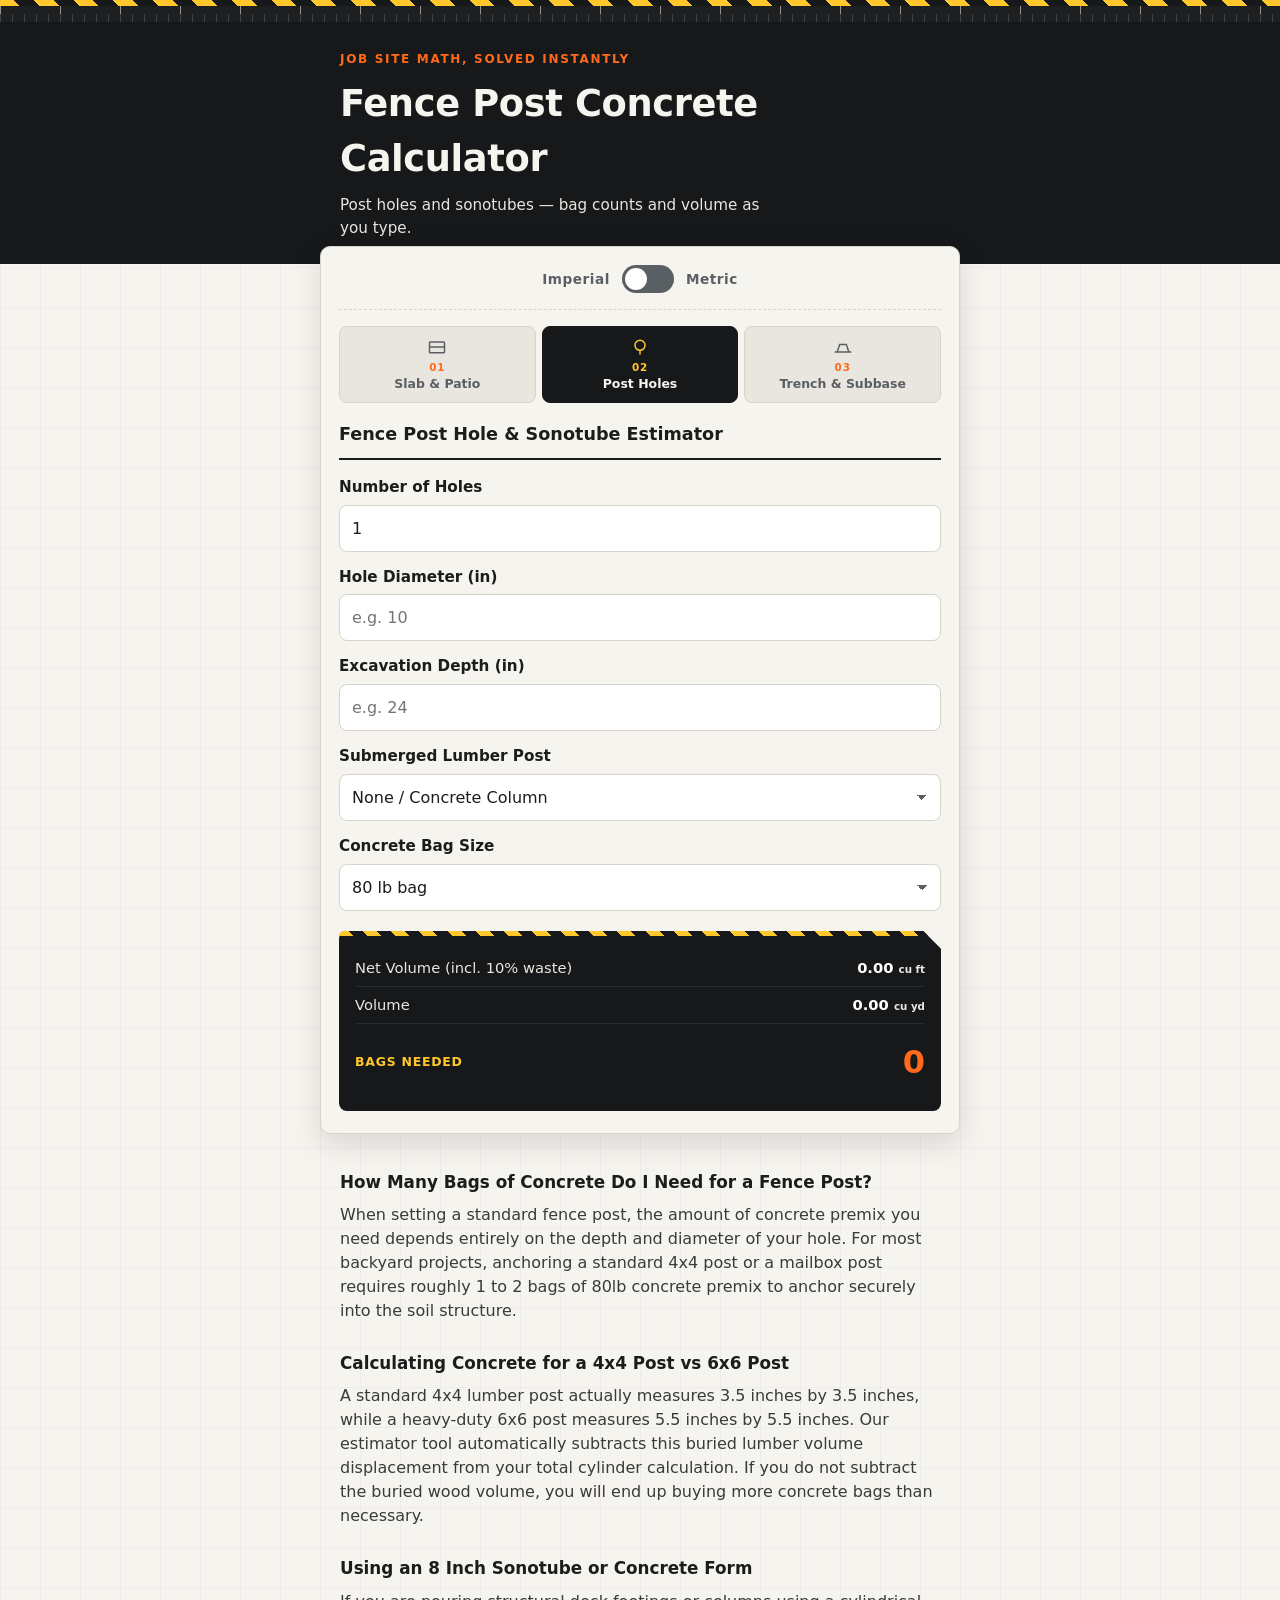
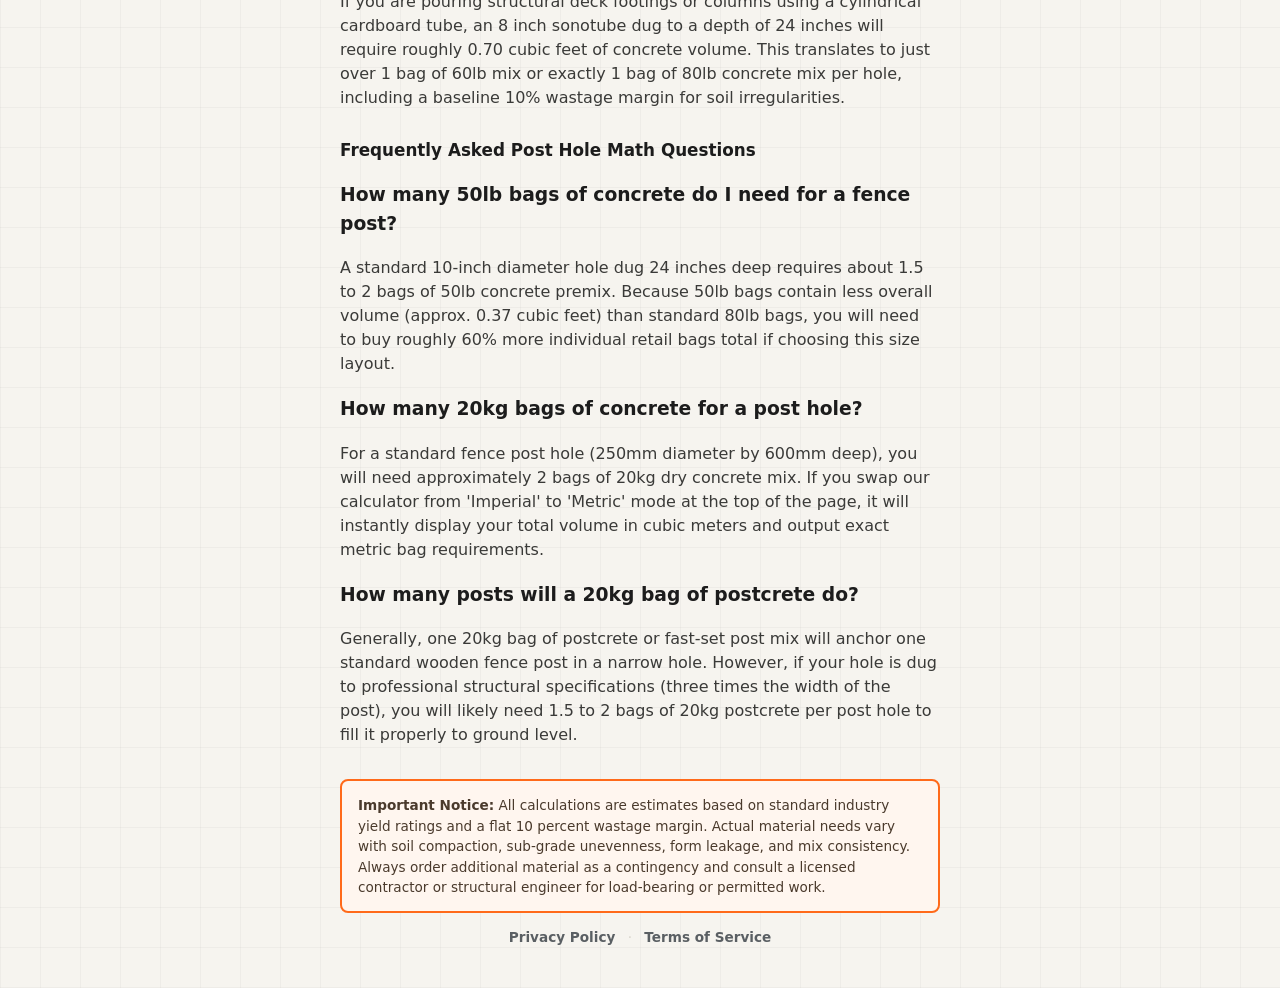
==== concrete-fence-post-calculator.html @ 63a9569f "Add files via upload" ====
<!DOCTYPE html>
<html lang="en">
<head>
<meta charset="UTF-8">
<meta name="viewport" content="width=device-width, initial-scale=1.0, maximum-scale=1.0">
<title>Fence Post Concrete Calculator | Bag &amp; Volume Estimator</title>
<meta name="description" content="Calculate exactly how many 80lb, 60lb, or 20kg bags of concrete you need for fence posts and sonotubes. Accurately factors in lumber post displacement.">
<link rel="canonical" href="https://bagestimator.com/concrete-fence-post-calculator.html">
<meta property="og:title" content="Fence Post Concrete Calculator | Bag & Volume Estimator">
<meta property="og:description" content="Instant bag counts for fence post holes and sonotubes, with lumber post displacement automatically subtracted.">
<meta property="og:type" content="website">
<link rel="stylesheet" href="style.css">
<script type="application/ld+json">
{
  "@context": "https://schema.org",
  "@type": "WebApplication",
  "name": "Fence Post Concrete Calculator",
  "applicationCategory": "UtilitiesApplication",
  "operatingSystem": "Any",
  "description": "Instant calculator for how many bags of concrete you need for fence posts and sonotubes, with imperial and metric support.",
  "offers": {
    "@type": "Offer",
    "price": "0",
    "priceCurrency": "USD"
  }
}
</script>
<script type="application/ld+json">
{
  "@context": "https://schema.org",
  "@type": "FAQPage",
  "mainEntity": [
    {
      "@type": "Question",
      "name": "How many 50lb bags of concrete do I need for a fence post?",
      "acceptedAnswer": {
        "@type": "Answer",
        "text": "A standard 10-inch diameter hole dug 24 inches deep requires about 1.5 to 2 bags of 50lb concrete premix. Because 50lb bags contain less overall volume than standard 80lb bags, you will need roughly 60 percent more individual bags total."
      }
    },
    {
      "@type": "Question",
      "name": "How many 20kg bags of concrete for a post hole?",
      "acceptedAnswer": {
        "@type": "Answer",
        "text": "For a standard fence post hole 250mm in diameter and 600mm deep, you will need approximately 2 bags of 20kg dry concrete mix. Switching the calculator to Metric mode displays your total volume in cubic meters."
      }
    },
    {
      "@type": "Question",
      "name": "How many posts will a 20kg bag of postcrete do?",
      "acceptedAnswer": {
        "@type": "Answer",
        "text": "Generally, one 20kg bag of postcrete or fast-set post mix anchors one standard wooden fence post in a narrow hole, though holes dug to professional specifications may need 1.5 to 2 bags per post."
      }
    }
  ]
}
</script>
</head>
<body>

<div class="adslot adslot--top" id="adTop" aria-hidden="true"></div>

<header class="sitehead">
  <div class="sitehead__bar"></div>
  <div class="sitehead__ruler" aria-hidden="true"></div>
  <div class="sitehead__inner">
    <p class="sitehead__eyebrow">Job Site Math, Solved Instantly</p>
    <h1 class="sitehead__title">Fence Post Concrete Calculator</h1>
    <p class="sitehead__sub">Post holes and sonotubes — bag counts and volume as you type.</p>
  </div>
</header>

<main class="appcard" id="appcard">

  <div class="unittoggle">
    <span class="unittoggle__label" id="unitLabelImperial">Imperial</span>
    <button type="button" class="unittoggle__switch" id="unitSwitch" role="switch" aria-checked="false" aria-label="Toggle between imperial and metric units">
      <span class="unittoggle__knob"></span>
    </button>
    <span class="unittoggle__label" id="unitLabelMetric">Metric</span>
  </div>

  <nav class="tabbar" role="tablist" aria-label="Calculator selection">
    <button class="tabbar__btn" id="tabBtn1" role="tab" aria-selected="false" aria-controls="panel1" data-tab="1">
      <svg class="tabbar__icon" viewBox="0 0 24 24" width="20" height="20" fill="none" stroke="currentColor" stroke-width="1.8" aria-hidden="true"><rect x="3" y="6" width="18" height="13" rx="1"></rect><path d="M3 12h18"></path></svg>
      <span class="tabbar__num">01</span>Slab &amp; Patio
    </button>
    <button class="tabbar__btn is-active" id="tabBtn2" role="tab" aria-selected="true" aria-controls="panel2" data-tab="2">
      <svg class="tabbar__icon" viewBox="0 0 24 24" width="20" height="20" fill="none" stroke="currentColor" stroke-width="1.8" aria-hidden="true"><circle cx="12" cy="10" r="6"></circle><path d="M12 16v5"></path></svg>
      <span class="tabbar__num">02</span>Post Holes
    </button>
    <button class="tabbar__btn" id="tabBtn3" role="tab" aria-selected="false" aria-controls="panel3" data-tab="3">
      <svg class="tabbar__icon" viewBox="0 0 24 24" width="20" height="20" fill="none" stroke="currentColor" stroke-width="1.8" aria-hidden="true"><path d="M2 18h20"></path><path d="M5 18l3-9h8l3 9"></path></svg>
      <span class="tabbar__num">03</span>Trench &amp; Subbase
    </button>
  </nav>

  <section class="panel" id="panel1" role="tabpanel" aria-labelledby="tabBtn1" hidden>
    <h2 class="panel__title">Slab, Patio &amp; Footing Volume</h2>

    <div class="field">
      <label for="s1Shape">Shape</label>
      <select id="s1Shape">
        <option value="rect">Rectangular Slab</option>
        <option value="circle">Circular / Round Patio</option>
      </select>
    </div>

    <div class="field" id="s1LengthWrap">
      <label for="s1Length"><span class="unit-len">Length (ft)</span></label>
      <input type="number" id="s1Length" inputmode="decimal" placeholder="e.g. 10" min="0" step="0.01">
    </div>

    <div class="field" id="s1WidthWrap">
      <label for="s1Width"><span class="unit-len">Width (ft)</span></label>
      <input type="number" id="s1Width" inputmode="decimal" placeholder="e.g. 10" min="0" step="0.01">
    </div>

    <div class="field" id="s1DiamWrap" hidden>
      <label for="s1Diam"><span class="unit-len">Diameter (ft)</span></label>
      <input type="number" id="s1Diam" inputmode="decimal" placeholder="e.g. 12" min="0" step="0.01">
    </div>

    <div class="field">
      <label for="s1Depth"><span class="unit-thick">Depth / Thickness (in)</span></label>
      <input type="number" id="s1Depth" inputmode="decimal" placeholder="e.g. 4" min="0" step="0.125">
    </div>

    <div class="field">
      <label for="s1Bag">Concrete Bag Size</label>
      <select id="s1Bag">
        <option value="80">80 lb bag</option>
        <option value="60">60 lb bag</option>
        <option value="40">40 lb bag</option>
      </select>
    </div>

    <div class="results" id="s1Results" aria-live="polite">
      <div class="results__row">
        <span class="results__label">Volume (incl. 10% waste)</span>
        <span class="results__value" id="s1VolOut">0.00 <small class="unit-vol3">cu ft</small></span>
      </div>
      <div class="results__row">
        <span class="results__label">Volume</span>
        <span class="results__value" id="s1YdOut">0.00 <small class="unit-vol3y">cu yd</small></span>
      </div>
      <div class="results__row results__row--hero">
        <span class="results__label">Bags Needed</span>
        <span class="results__value results__value--hero" id="s1BagsOut">0</span>
      </div>
    </div>
  </section>

  <section class="panel is-active" id="panel2" role="tabpanel" aria-labelledby="tabBtn2">
    <h2 class="panel__title">Fence Post Hole &amp; Sonotube Estimator</h2>

    <div class="field">
      <label for="s2Count">Number of Holes</label>
      <input type="number" id="s2Count" inputmode="decimal" placeholder="e.g. 6" min="0" step="1" value="1">
    </div>

    <div class="field">
      <label for="s2Diam"><span class="unit-thick">Hole Diameter (in)</span></label>
      <input type="number" id="s2Diam" inputmode="decimal" placeholder="e.g. 10" min="0" step="0.125">
    </div>

    <div class="field">
      <label for="s2Depth"><span class="unit-thick">Excavation Depth (in)</span></label>
      <input type="number" id="s2Depth" inputmode="decimal" placeholder="e.g. 24" min="0" step="0.125">
    </div>

    <div class="field">
      <label for="s2Post">Submerged Lumber Post</label>
      <select id="s2Post">
        <option value="none">None / Concrete Column</option>
        <option value="4x4">Standard 4x4 Post</option>
        <option value="6x6">Heavy-Duty 6x6 Post</option>
      </select>
    </div>

    <div class="field">
      <label for="s2Bag">Concrete Bag Size</label>
      <select id="s2Bag">
        <option value="80">80 lb bag</option>
        <option value="60">60 lb bag</option>
        <option value="40">40 lb bag</option>
      </select>
    </div>

    <div class="results" id="s2Results" aria-live="polite">
      <div class="results__row">
        <span class="results__label">Net Volume (incl. 10% waste)</span>
        <span class="results__value" id="s2VolOut">0.00 <small class="unit-vol3">cu ft</small></span>
      </div>
      <div class="results__row">
        <span class="results__label">Volume</span>
        <span class="results__value" id="s2YdOut">0.00 <small class="unit-vol3y">cu yd</small></span>
      </div>
      <div class="results__row results__row--hero">
        <span class="results__label">Bags Needed</span>
        <span class="results__value results__value--hero" id="s2BagsOut">0</span>
      </div>
    </div>
  </section>

  <section class="panel" id="panel3" role="tabpanel" aria-labelledby="tabBtn3" hidden>
    <h2 class="panel__title">Trench, Aggregate &amp; Subbase Weight</h2>

    <div class="field">
      <label for="s3Length"><span class="unit-len">Total Run Length (ft)</span></label>
      <input type="number" id="s3Length" inputmode="decimal" placeholder="e.g. 50" min="0" step="0.01">
    </div>

    <div class="field">
      <label for="s3Width"><span class="unit-len">Trench Width (ft)</span></label>
      <input type="number" id="s3Width" inputmode="decimal" placeholder="e.g. 2" min="0" step="0.01">
    </div>

    <div class="field">
      <label for="s3Depth"><span class="unit-thick">Layer Thickness (in)</span></label>
      <input type="number" id="s3Depth" inputmode="decimal" placeholder="e.g. 6" min="0" step="0.125">
    </div>

    <div class="field">
      <label for="s3Material">Subbase Material</label>
      <select id="s3Material">
        <option value="gravel">Crushed Stone / Gravel Mix</option>
        <option value="sand">Coarse Masonry Sand</option>
        <option value="dirt">Topsoil / Clean Fill Dirt</option>
      </select>
    </div>

    <div class="results" id="s3Results" aria-live="polite">
      <div class="results__row">
        <span class="results__label">Volume (incl. 10% margin)</span>
        <span class="results__value" id="s3VolOut">0.00 <small class="unit-vol3y">cu yd</small></span>
      </div>
      <div class="results__row results__row--hero">
        <span class="results__label">Material Weight</span>
        <span class="results__value results__value--hero" id="s3TonOut">0.00 <small id="s3TonUnit">tons</small></span>
      </div>
    </div>
  </section>

</main>

<div class="adslot adslot--bottom" id="adBottom" aria-hidden="true"></div>

<section class="seo">
  <h2>How Many Bags of Concrete Do I Need for a Fence Post?</h2>
  <p>When setting a standard fence post, the amount of concrete premix you need depends entirely on the depth and diameter of your hole. For most backyard projects, anchoring a standard 4x4 post or a mailbox post requires roughly 1 to 2 bags of 80lb concrete premix to anchor securely into the soil structure.</p>

  <h2>Calculating Concrete for a 4x4 Post vs 6x6 Post</h2>
  <p>A standard 4x4 lumber post actually measures 3.5 inches by 3.5 inches, while a heavy-duty 6x6 post measures 5.5 inches by 5.5 inches. Our estimator tool automatically subtracts this buried lumber volume displacement from your total cylinder calculation. If you do not subtract the buried wood volume, you will end up buying more concrete bags than necessary.</p>

  <h2>Using an 8 Inch Sonotube or Concrete Form</h2>
  <p>If you are pouring structural deck footings or columns using a cylindrical cardboard tube, an 8 inch sonotube dug to a depth of 24 inches will require roughly 0.70 cubic feet of concrete volume. This translates to just over 1 bag of 60lb mix or exactly 1 bag of 80lb concrete mix per hole, including a baseline 10% wastage margin for soil irregularities.</p>

  <h2>Frequently Asked Post Hole Math Questions</h2>
  <div class="faq-item">
    <h3>How many 50lb bags of concrete do I need for a fence post?</h3>
    <p>A standard 10-inch diameter hole dug 24 inches deep requires about 1.5 to 2 bags of 50lb concrete premix. Because 50lb bags contain less overall volume (approx. 0.37 cubic feet) than standard 80lb bags, you will need to buy roughly 60% more individual retail bags total if choosing this size layout.</p>
  </div>
  <div class="faq-item">
    <h3>How many 20kg bags of concrete for a post hole?</h3>
    <p>For a standard fence post hole (250mm diameter by 600mm deep), you will need approximately 2 bags of 20kg dry concrete mix. If you swap our calculator from 'Imperial' to 'Metric' mode at the top of the page, it will instantly display your total volume in cubic meters and output exact metric bag requirements.</p>
  </div>
  <div class="faq-item">
    <h3>How many posts will a 20kg bag of postcrete do?</h3>
    <p>Generally, one 20kg bag of postcrete or fast-set post mix will anchor one standard wooden fence post in a narrow hole. However, if your hole is dug to professional structural specifications (three times the width of the post), you will likely need 1.5 to 2 bags of 20kg postcrete per post hole to fill it properly to ground level.</p>
  </div>
</section>

<footer class="sitefoot">
  <div class="sitefoot__disclaimer">
    <strong>Important Notice:</strong> All calculations are estimates based on standard industry yield ratings and a flat 10 percent wastage margin. Actual material needs vary with soil compaction, sub-grade unevenness, form leakage, and mix consistency. Always order additional material as a contingency and consult a licensed contractor or structural engineer for load-bearing or permitted work.
  </div>
  <nav class="sitefoot__links" aria-label="Legal">
    <a href="/privacy.html">Privacy Policy</a>
    <span class="sitefoot__divider" aria-hidden="true">&middot;</span>
    <a href="/terms.html">Terms of Service</a>
  </nav>
</footer>

<script src="app.js"></script>
</body>
</html>
---- style.css ----
:root {
  --asphalt-900: #17181a;
  --asphalt-800: #232527;
  --concrete-200: #e9e6df;
  --concrete-100: #f6f4ef;
  --steel-600: #5a5f63;
  --safety-orange: #ff6a1a;
  --safety-orange-dark: #d9550f;
  --safety-yellow: #ffc72c;
  --ink: #1c1c1c;
  --line: #d8d4cb;
  --radius: 10px;
  --font-display: "Bahnschrift", "SF Compact Display", "Arial Narrow", system-ui, sans-serif;
  --font-body: -apple-system, BlinkMacSystemFont, "Segoe UI", Roboto, system-ui, sans-serif;
}

* { box-sizing: border-box; }

html { -webkit-text-size-adjust: 100%; }

body {
  margin: 0;
  background:
    repeating-linear-gradient(0deg, rgba(23,24,26,0.035) 0, rgba(23,24,26,0.035) 1px, transparent 1px, transparent 40px),
    repeating-linear-gradient(90deg, rgba(23,24,26,0.035) 0, rgba(23,24,26,0.035) 1px, transparent 1px, transparent 40px),
    var(--concrete-100);
  color: var(--ink);
  font-family: var(--font-body);
  line-height: 1.5;
}

.adslot {
  width: 100%;
  min-height: 0;
}
.adslot:empty {
  display: none !important;
  margin: 0 !important;
  padding: 0 !important;
}

.sitehead {
  background: var(--asphalt-900);
  color: var(--concrete-100);
  position: relative;
  overflow: hidden;
}
.sitehead__bar {
  height: 6px;
  background: repeating-linear-gradient(
    45deg,
    var(--safety-yellow),
    var(--safety-yellow) 14px,
    var(--asphalt-900) 14px,
    var(--asphalt-900) 28px
  );
}
.sitehead__ruler {
  height: 16px;
  background: var(--asphalt-800);
  background-image: repeating-linear-gradient(
    90deg,
    var(--steel-600) 0,
    var(--steel-600) 1px,
    transparent 1px,
    transparent 12px
  ),
  repeating-linear-gradient(
    90deg,
    var(--concrete-200) 0,
    var(--concrete-200) 1px,
    transparent 1px,
    transparent 60px
  );
  background-size: 12px 8px, 60px 16px;
  background-position: left bottom, left bottom;
  background-repeat: repeat-x;
  opacity: 0.6;
}
.sitehead__inner {
  max-width: 640px;
  margin: 0 auto;
  padding: 28px 20px 24px;
}
.sitehead__eyebrow {
  font-family: var(--font-display);
  text-transform: uppercase;
  letter-spacing: 0.14em;
  font-size: 0.75rem;
  color: var(--safety-orange);
  margin: 0 0 8px;
  font-weight: 700;
}
.sitehead__title {
  font-family: var(--font-display);
  font-weight: 800;
  font-size: clamp(1.6rem, 6vw, 2.3rem);
  margin: 0 0 8px;
  letter-spacing: -0.01em;
}
.sitehead__sub {
  margin: 0;
  color: var(--concrete-200);
  font-size: 0.95rem;
  max-width: 46ch;
}

.appcard {
  max-width: 640px;
  margin: -18px auto 0;
  background: var(--concrete-100);
  border: 1px solid var(--line);
  border-radius: var(--radius);
  box-shadow: 0 10px 30px rgba(0,0,0,0.12);
  position: relative;
  z-index: 2;
  padding: 18px 18px 22px;
}

.unittoggle {
  display: flex;
  align-items: center;
  justify-content: center;
  gap: 12px;
  padding-bottom: 16px;
  margin-bottom: 16px;
  border-bottom: 1px dashed var(--line);
}
.unittoggle__label {
  font-family: var(--font-display);
  font-weight: 700;
  font-size: 0.85rem;
  letter-spacing: 0.04em;
  color: var(--steel-600);
}
.unittoggle__label.is-active { color: var(--ink); }
.unittoggle__switch {
  position: relative;
  width: 52px;
  height: 28px;
  border-radius: 999px;
  background: var(--steel-600);
  border: none;
  cursor: pointer;
  padding: 0;
  flex-shrink: 0;
}
.unittoggle__switch[aria-checked="true"] { background: var(--safety-orange); }
.unittoggle__knob {
  position: absolute;
  top: 3px;
  left: 3px;
  width: 22px;
  height: 22px;
  border-radius: 50%;
  background: #fff;
  transition: transform 0.15s ease;
}
.unittoggle__switch[aria-checked="true"] .unittoggle__knob {
  transform: translateX(24px);
}

.tabbar {
  display: flex;
  gap: 6px;
  margin-bottom: 18px;
}
.tabbar__icon {
  color: var(--steel-600);
}
.tabbar__btn.is-active .tabbar__icon { color: var(--safety-yellow); }
.tabbar__btn {
  flex: 1;
  background: var(--concrete-200);
  border: 1px solid var(--line);
  border-radius: 8px;
  padding: 10px 6px;
  font-family: var(--font-display);
  font-weight: 700;
  font-size: 0.78rem;
  color: var(--steel-600);
  cursor: pointer;
  display: flex;
  flex-direction: column;
  align-items: center;
  gap: 4px;
  line-height: 1.2;
  transition: background 0.12s ease, color 0.12s ease, transform 0.08s ease;
}
.tabbar__btn:hover:not(.is-active) {
  background: #ddd9cf;
}
.tabbar__btn:active {
  transform: scale(0.97);
}
.tabbar__num {
  font-size: 0.65rem;
  color: var(--safety-orange);
  letter-spacing: 0.08em;
}
.tabbar__btn.is-active {
  background: var(--asphalt-900);
  color: var(--concrete-100);
  border-color: var(--asphalt-900);
}
.tabbar__btn.is-active .tabbar__num { color: var(--safety-yellow); }

.panel { display: none; }
.panel.is-active { display: block; }

.panel__title {
  font-family: var(--font-display);
  font-size: 1.1rem;
  font-weight: 800;
  margin: 0 0 16px;
  padding-bottom: 10px;
  border-bottom: 2px solid var(--ink);
}

.panel__linkout {
  margin: -6px 0 16px;
  font-size: 0.9rem;
}
.panel__linkout a {
  color: var(--safety-orange-dark);
  font-weight: 700;
  text-decoration: none;
}
.panel__linkout a:hover {
  text-decoration: underline;
}

.field {
  margin-bottom: 14px;
}
.field label {
  display: block;
  font-weight: 700;
  font-size: 0.95rem;
  margin-bottom: 6px;
  color: var(--ink);
}
.field input,
.field select {
  width: 100%;
  font-size: 16px;
  padding: 13px 12px;
  border: 1.5px solid var(--line);
  border-radius: 8px;
  background: #fff;
  color: var(--ink);
  font-family: var(--font-body);
  appearance: none;
  -webkit-appearance: none;
  transition: border-color 0.12s ease;
}
.field input:hover,
.field select:hover {
  border-color: var(--steel-600);
}
.field select {
  background-image: linear-gradient(45deg, transparent 50%, var(--steel-600) 50%), linear-gradient(135deg, var(--steel-600) 50%, transparent 50%);
  background-position: calc(100% - 18px) center, calc(100% - 13px) center;
  background-size: 5px 5px, 5px 5px;
  background-repeat: no-repeat;
  padding-right: 34px;
}
.field input:focus,
.field select:focus {
  outline: 3px solid var(--safety-orange);
  outline-offset: 1px;
  border-color: var(--safety-orange);
}

.results {
  margin-top: 20px;
  background: var(--asphalt-900);
  border-radius: 8px;
  padding: 16px 16px 18px;
  position: relative;
  clip-path: polygon(0 0, calc(100% - 18px) 0, 100% 18px, 100% 100%, 0 100%);
}
.results::before {
  content: "";
  display: block;
  height: 5px;
  margin: -16px -16px 14px;
  border-radius: 8px 8px 0 0;
  background: repeating-linear-gradient(
    45deg,
    var(--safety-yellow),
    var(--safety-yellow) 10px,
    var(--asphalt-900) 10px,
    var(--asphalt-900) 20px
  );
}
.results__row {
  display: flex;
  justify-content: space-between;
  align-items: baseline;
  padding: 7px 0;
  color: var(--concrete-200);
  font-size: 0.92rem;
  border-bottom: 1px solid rgba(255,255,255,0.08);
}
.results__row:last-child { border-bottom: none; }
.results__value { font-family: var(--font-display); font-weight: 700; color: #fff; }
.results__row--hero {
  padding-top: 14px;
  align-items: center;
}
.results__row--hero .results__label {
  color: var(--safety-yellow);
  font-weight: 700;
  text-transform: uppercase;
  font-size: 0.78rem;
  letter-spacing: 0.06em;
}
.results__value--hero {
  font-size: 2rem;
  color: var(--safety-orange);
}
.results__value small { font-weight: 600; font-size: 0.7em; color: var(--concrete-200); }

.seo {
  max-width: 640px;
  margin: 36px auto 0;
  padding: 0 20px;
}
.seo h2 {
  font-family: var(--font-display);
  font-size: 1.05rem;
  margin: 28px 0 8px;
}
.seo p { margin: 0 0 4px; color: #3a3a38; }
.seo__table {
  width: 100%;
  border-collapse: collapse;
  margin: 16px 0 8px;
  font-size: 0.88rem;
}
.seo__table caption {
  text-align: left;
  font-weight: 700;
  margin-bottom: 8px;
  font-family: var(--font-display);
}
.seo__table th, .seo__table td {
  border: 1px solid var(--line);
  padding: 8px 10px;
  text-align: left;
}
.seo__table th {
  background: var(--asphalt-900);
  color: #fff;
}
.seo__table tr:nth-child(even) td { background: var(--concrete-200); }

.sitefoot {
  max-width: 640px;
  margin: 32px auto 0;
  padding: 0 20px 40px;
}
.sitefoot__disclaimer {
  border: 2px solid var(--safety-orange);
  background: #fff6ef;
  border-radius: 8px;
  padding: 14px 16px;
  font-size: 0.85rem;
  color: #4a3a2c;
}
.sitefoot__links {
  margin-top: 14px;
  text-align: center;
  font-size: 0.85rem;
}
.sitefoot__links a {
  color: var(--steel-600);
  text-decoration: none;
  font-weight: 700;
}
.sitefoot__links a:hover {
  color: var(--safety-orange);
  text-decoration: underline;
}
.sitefoot__divider {
  margin: 0 8px;
  color: var(--line);
}

@media (min-width: 540px) {
  .field--pair { display: flex; gap: 12px; }
}

@media (prefers-reduced-motion: reduce) {
  .unittoggle__knob { transition: none; }
}
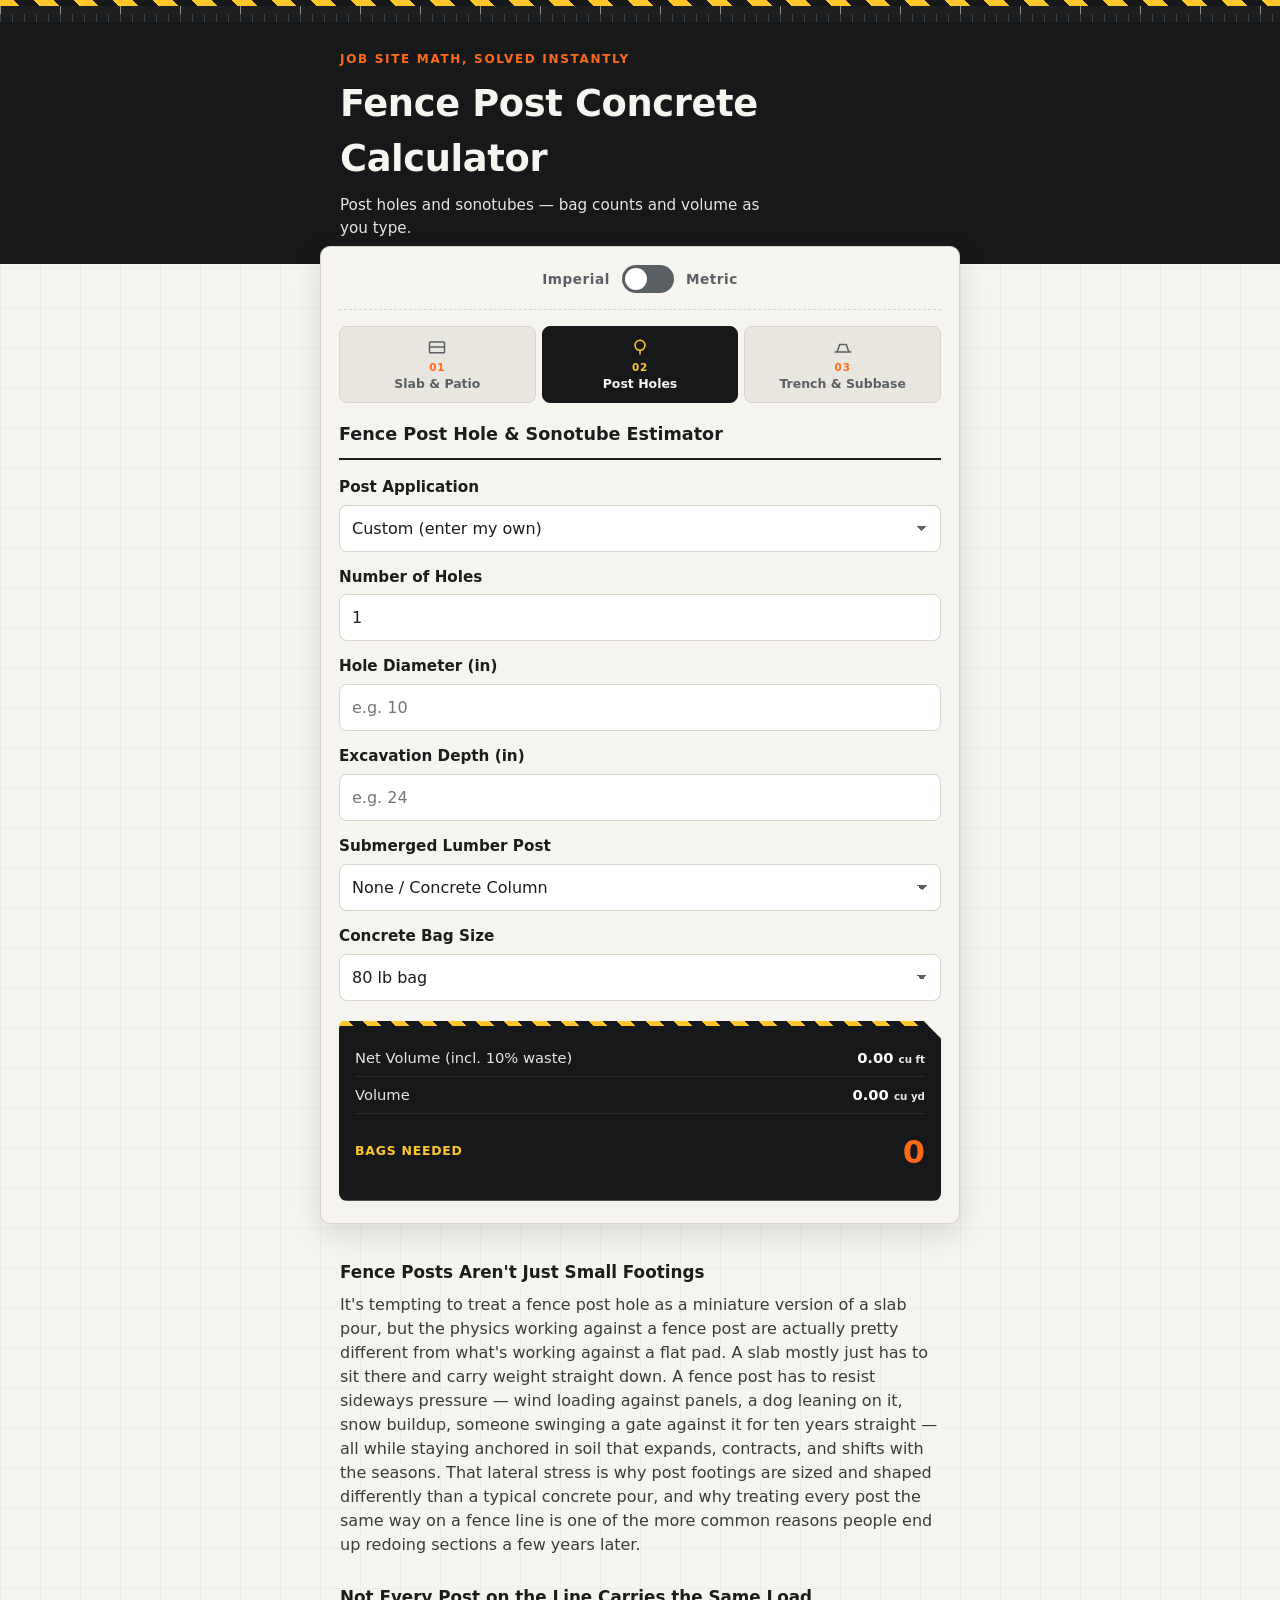
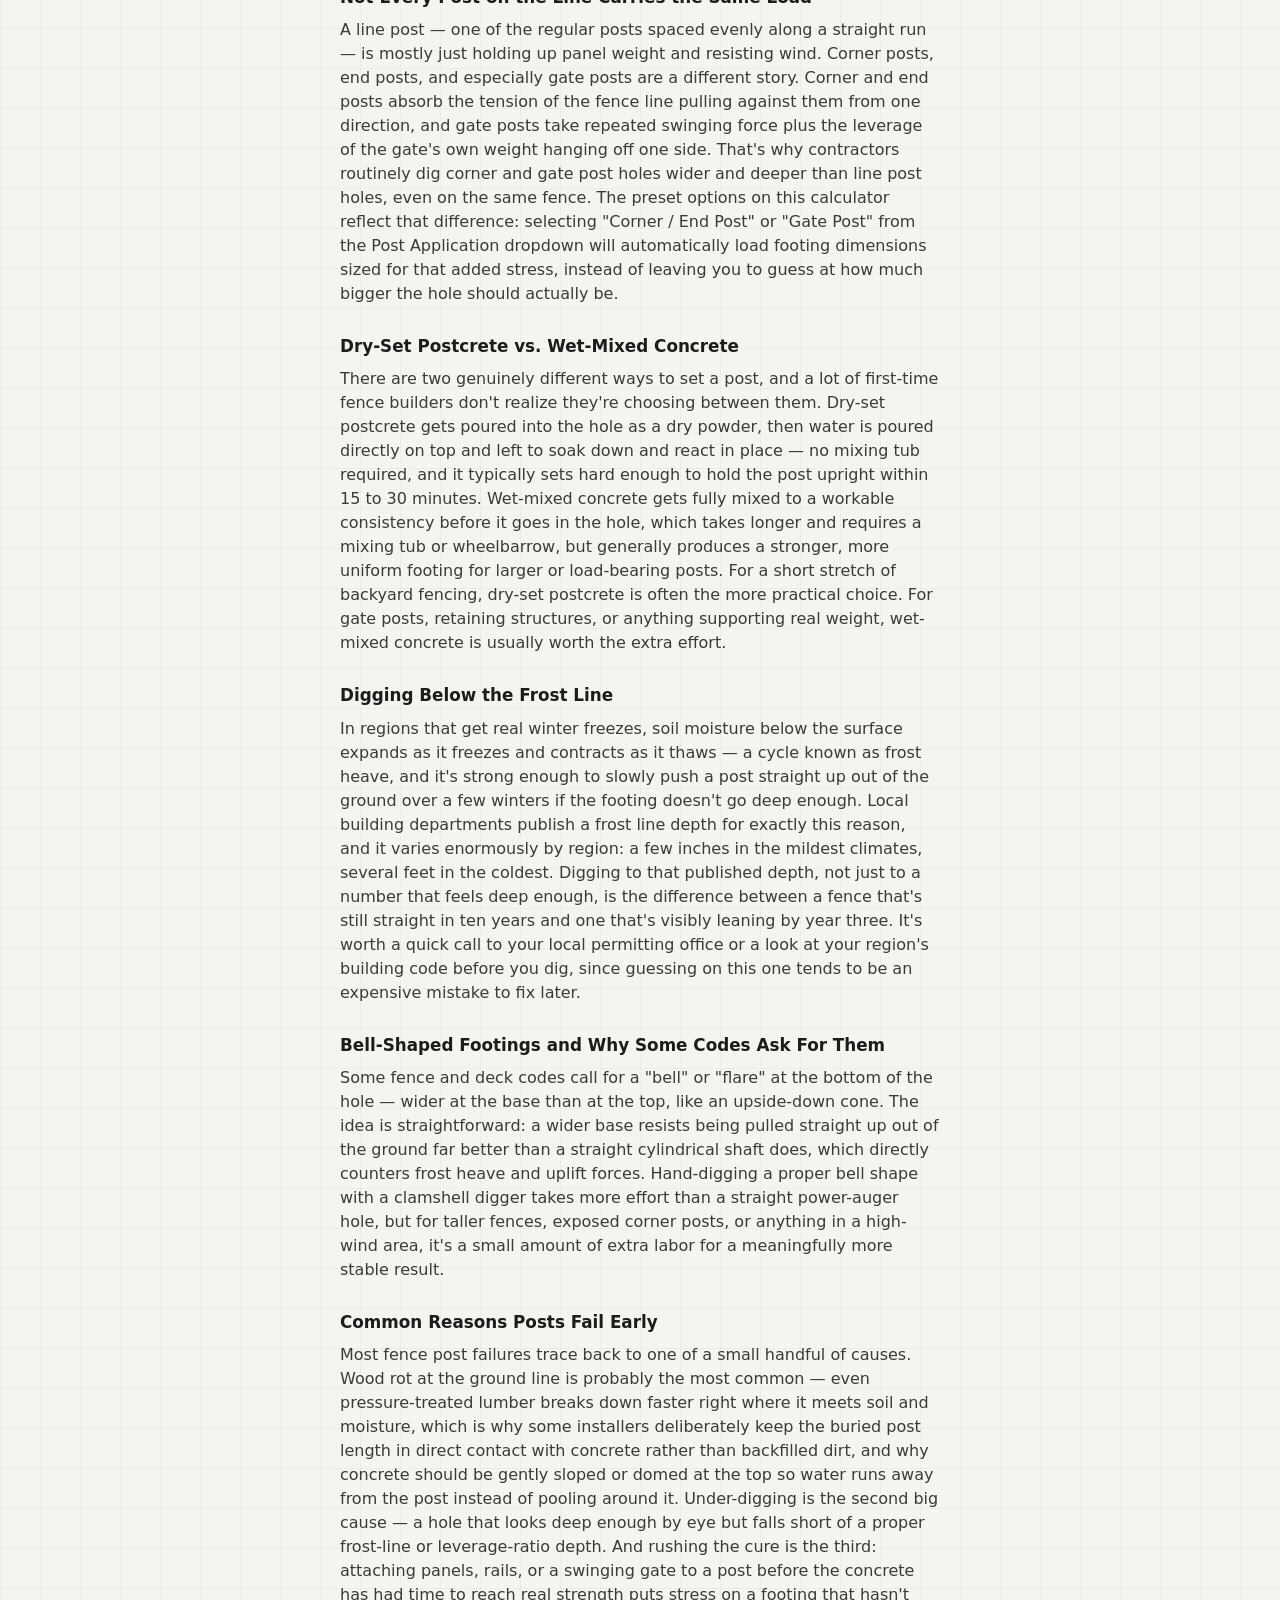
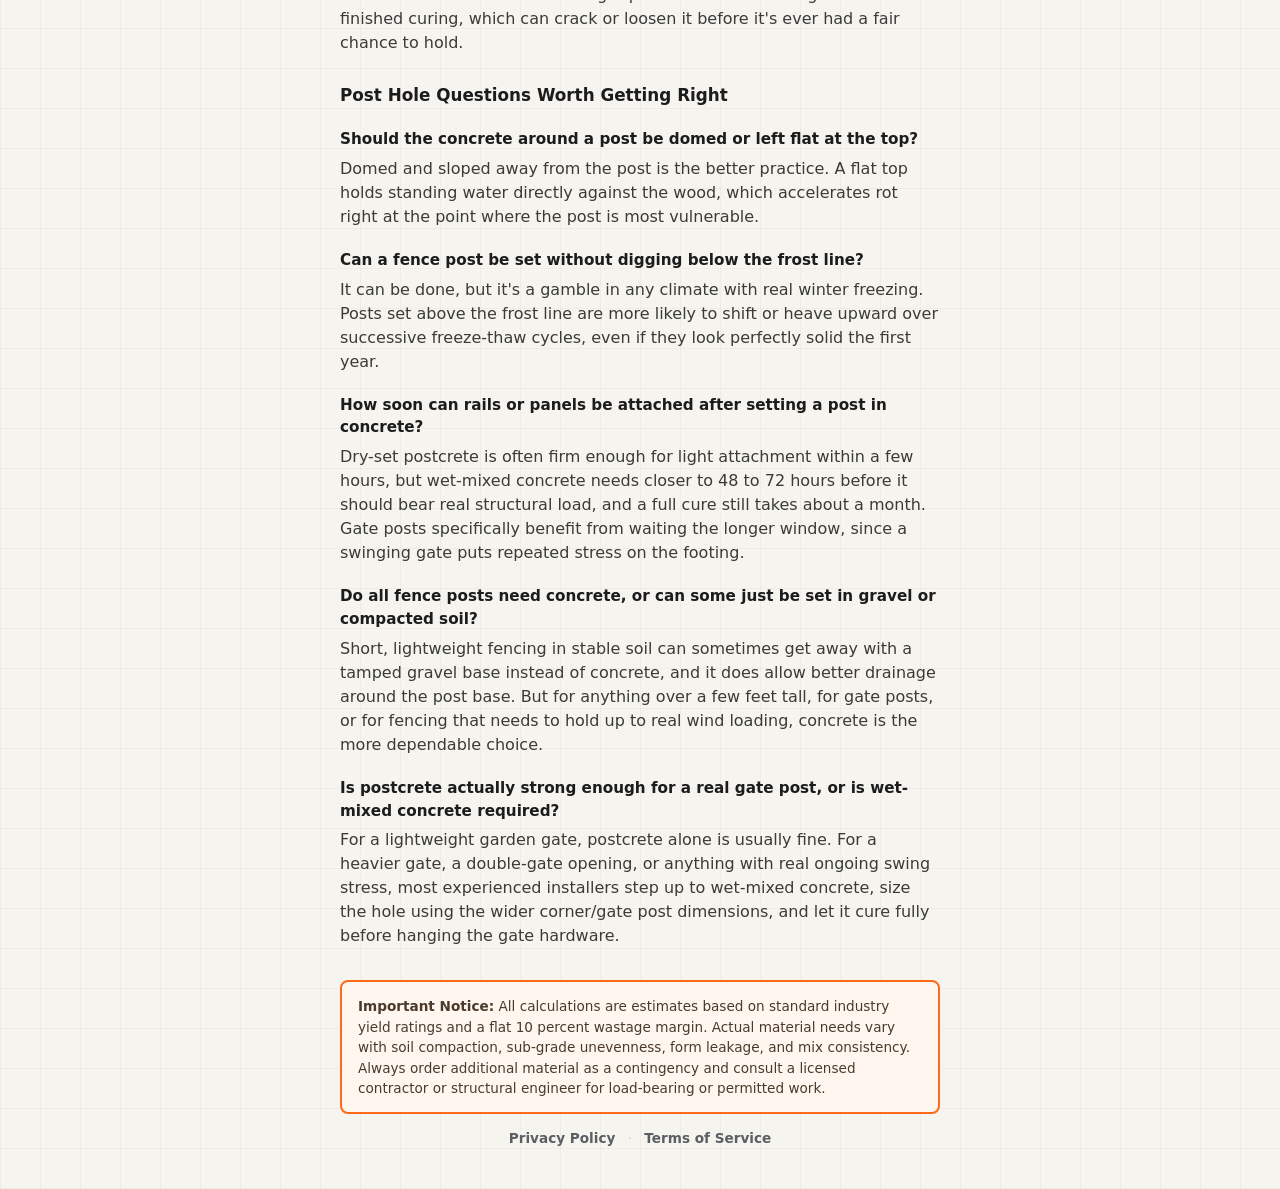
==== commit 7a17691c: "Update concrete-fence-post-calculator.html" ====
--- a/concrete-fence-post-calculator.html
+++ b/concrete-fence-post-calculator.html
@@ -32,26 +32,34 @@
   "mainEntity": [
     {
       "@type": "Question",
-      "name": "How many 50lb bags of concrete do I need for a fence post?",
+      "name": "Should the concrete around a post be domed or left flat at the top?",
       "acceptedAnswer": {
         "@type": "Answer",
-        "text": "A standard 10-inch diameter hole dug 24 inches deep requires about 1.5 to 2 bags of 50lb concrete premix. Because 50lb bags contain less overall volume than standard 80lb bags, you will need roughly 60 percent more individual bags total."
+        "text": "Domed and sloped away from the post is the better practice. A flat top holds standing water directly against the wood, which accelerates rot right at the point where the post is most vulnerable."
       }
     },
     {
       "@type": "Question",
-      "name": "How many 20kg bags of concrete for a post hole?",
+      "name": "Can a fence post be set without digging below the frost line?",
       "acceptedAnswer": {
         "@type": "Answer",
-        "text": "For a standard fence post hole 250mm in diameter and 600mm deep, you will need approximately 2 bags of 20kg dry concrete mix. Switching the calculator to Metric mode displays your total volume in cubic meters."
+        "text": "It can be done, but it's a gamble in any climate with real winter freezing. Posts set above the frost line are more likely to shift or heave upward over successive freeze-thaw cycles, even if they look solid the first year."
       }
     },
     {
       "@type": "Question",
-      "name": "How many posts will a 20kg bag of postcrete do?",
+      "name": "How soon can rails or panels be attached after setting a post in concrete?",
       "acceptedAnswer": {
         "@type": "Answer",
-        "text": "Generally, one 20kg bag of postcrete or fast-set post mix anchors one standard wooden fence post in a narrow hole, though holes dug to professional specifications may need 1.5 to 2 bags per post."
+        "text": "Dry-set postcrete is often firm enough for light attachment within a few hours, but wet-mixed concrete needs closer to 48 to 72 hours before it should bear real structural load, with a full cure taking about a month."
+      }
+    },
+    {
+      "@type": "Question",
+      "name": "Do all fence posts need concrete, or can some be set in gravel?",
+      "acceptedAnswer": {
+        "@type": "Answer",
+        "text": "Short, lightweight fencing in stable soil can sometimes use a tamped gravel base instead of concrete. For anything over a few feet tall, gate posts, or fencing exposed to real wind loading, concrete is the more dependable choice."
       }
     }
   ]
@@ -157,6 +165,16 @@
     <h2 class="panel__title">Fence Post Hole &amp; Sonotube Estimator</h2>
 
     <div class="field">
+      <label for="s2PostApp">Post Application</label>
+      <select id="s2PostApp">
+        <option value="custom">Custom (enter my own)</option>
+        <option value="line">Line Post (mid-run)</option>
+        <option value="corner">Corner / End Post</option>
+        <option value="gate">Gate Post</option>
+      </select>
+    </div>
+
+    <div class="field">
       <label for="s2Count">Number of Holes</label>
       <input type="number" id="s2Count" inputmode="decimal" placeholder="e.g. 6" min="0" step="1" value="1">
     </div>
@@ -249,28 +267,40 @@
 <div class="adslot adslot--bottom" id="adBottom" aria-hidden="true"></div>
 
 <section class="seo">
-  <h2>How Many Bags of Concrete Do I Need for a Fence Post?</h2>
-  <p>When setting a standard fence post, the amount of concrete premix you need depends entirely on the depth and diameter of your hole. For most backyard projects, anchoring a standard 4x4 post or a mailbox post requires roughly 1 to 2 bags of 80lb concrete premix to anchor securely into the soil structure.</p>
-
-  <h2>Calculating Concrete for a 4x4 Post vs 6x6 Post</h2>
-  <p>A standard 4x4 lumber post actually measures 3.5 inches by 3.5 inches, while a heavy-duty 6x6 post measures 5.5 inches by 5.5 inches. Our estimator tool automatically subtracts this buried lumber volume displacement from your total cylinder calculation. If you do not subtract the buried wood volume, you will end up buying more concrete bags than necessary.</p>
-
-  <h2>Using an 8 Inch Sonotube or Concrete Form</h2>
-  <p>If you are pouring structural deck footings or columns using a cylindrical cardboard tube, an 8 inch sonotube dug to a depth of 24 inches will require roughly 0.70 cubic feet of concrete volume. This translates to just over 1 bag of 60lb mix or exactly 1 bag of 80lb concrete mix per hole, including a baseline 10% wastage margin for soil irregularities.</p>
-
-  <h2>Frequently Asked Post Hole Math Questions</h2>
-  <div class="faq-item">
-    <h3>How many 50lb bags of concrete do I need for a fence post?</h3>
-    <p>A standard 10-inch diameter hole dug 24 inches deep requires about 1.5 to 2 bags of 50lb concrete premix. Because 50lb bags contain less overall volume (approx. 0.37 cubic feet) than standard 80lb bags, you will need to buy roughly 60% more individual retail bags total if choosing this size layout.</p>
-  </div>
-  <div class="faq-item">
-    <h3>How many 20kg bags of concrete for a post hole?</h3>
-    <p>For a standard fence post hole (250mm diameter by 600mm deep), you will need approximately 2 bags of 20kg dry concrete mix. If you swap our calculator from 'Imperial' to 'Metric' mode at the top of the page, it will instantly display your total volume in cubic meters and output exact metric bag requirements.</p>
-  </div>
-  <div class="faq-item">
-    <h3>How many posts will a 20kg bag of postcrete do?</h3>
-    <p>Generally, one 20kg bag of postcrete or fast-set post mix will anchor one standard wooden fence post in a narrow hole. However, if your hole is dug to professional structural specifications (three times the width of the post), you will likely need 1.5 to 2 bags of 20kg postcrete per post hole to fill it properly to ground level.</p>
-  </div>
+  <h2>Fence Posts Aren't Just Small Footings</h2>
+  <p>It's tempting to treat a fence post hole as a miniature version of a slab pour, but the physics working against a fence post are actually pretty different from what's working against a flat pad. A slab mostly just has to sit there and carry weight straight down. A fence post has to resist sideways pressure — wind loading against panels, a dog leaning on it, snow buildup, someone swinging a gate against it for ten years straight — all while staying anchored in soil that expands, contracts, and shifts with the seasons. That lateral stress is why post footings are sized and shaped differently than a typical concrete pour, and why treating every post the same way on a fence line is one of the more common reasons people end up redoing sections a few years later.</p>
+
+  <h2>Not Every Post on the Line Carries the Same Load</h2>
+  <p>A line post — one of the regular posts spaced evenly along a straight run — is mostly just holding up panel weight and resisting wind. Corner posts, end posts, and especially gate posts are a different story. Corner and end posts absorb the tension of the fence line pulling against them from one direction, and gate posts take repeated swinging force plus the leverage of the gate's own weight hanging off one side. That's why contractors routinely dig corner and gate post holes wider and deeper than line post holes, even on the same fence. The preset options on this calculator reflect that difference: selecting "Corner / End Post" or "Gate Post" from the Post Application dropdown will automatically load footing dimensions sized for that added stress, instead of leaving you to guess at how much bigger the hole should actually be.</p>
+
+  <h2>Dry-Set Postcrete vs. Wet-Mixed Concrete</h2>
+  <p>There are two genuinely different ways to set a post, and a lot of first-time fence builders don't realize they're choosing between them. Dry-set postcrete gets poured into the hole as a dry powder, then water is poured directly on top and left to soak down and react in place — no mixing tub required, and it typically sets hard enough to hold the post upright within 15 to 30 minutes. Wet-mixed concrete gets fully mixed to a workable consistency before it goes in the hole, which takes longer and requires a mixing tub or wheelbarrow, but generally produces a stronger, more uniform footing for larger or load-bearing posts. For a short stretch of backyard fencing, dry-set postcrete is often the more practical choice. For gate posts, retaining structures, or anything supporting real weight, wet-mixed concrete is usually worth the extra effort.</p>
+
+  <h2>Digging Below the Frost Line</h2>
+  <p>In regions that get real winter freezes, soil moisture below the surface expands as it freezes and contracts as it thaws — a cycle known as frost heave, and it's strong enough to slowly push a post straight up out of the ground over a few winters if the footing doesn't go deep enough. Local building departments publish a frost line depth for exactly this reason, and it varies enormously by region: a few inches in the mildest climates, several feet in the coldest. Digging to that published depth, not just to a number that feels deep enough, is the difference between a fence that's still straight in ten years and one that's visibly leaning by year three. It's worth a quick call to your local permitting office or a look at your region's building code before you dig, since guessing on this one tends to be an expensive mistake to fix later.</p>
+
+  <h2>Bell-Shaped Footings and Why Some Codes Ask For Them</h2>
+  <p>Some fence and deck codes call for a "bell" or "flare" at the bottom of the hole — wider at the base than at the top, like an upside-down cone. The idea is straightforward: a wider base resists being pulled straight up out of the ground far better than a straight cylindrical shaft does, which directly counters frost heave and uplift forces. Hand-digging a proper bell shape with a clamshell digger takes more effort than a straight power-auger hole, but for taller fences, exposed corner posts, or anything in a high-wind area, it's a small amount of extra labor for a meaningfully more stable result.</p>
+
+  <h2>Common Reasons Posts Fail Early</h2>
+  <p>Most fence post failures trace back to one of a small handful of causes. Wood rot at the ground line is probably the most common — even pressure-treated lumber breaks down faster right where it meets soil and moisture, which is why some installers deliberately keep the buried post length in direct contact with concrete rather than backfilled dirt, and why concrete should be gently sloped or domed at the top so water runs away from the post instead of pooling around it. Under-digging is the second big cause — a hole that looks deep enough by eye but falls short of a proper frost-line or leverage-ratio depth. And rushing the cure is the third: attaching panels, rails, or a swinging gate to a post before the concrete has had time to reach real strength puts stress on a footing that hasn't finished curing, which can crack or loosen it before it's ever had a fair chance to hold.</p>
+
+  <h2>Post Hole Questions Worth Getting Right</h2>
+
+  <h3>Should the concrete around a post be domed or left flat at the top?</h3>
+  <p>Domed and sloped away from the post is the better practice. A flat top holds standing water directly against the wood, which accelerates rot right at the point where the post is most vulnerable.</p>
+
+  <h3>Can a fence post be set without digging below the frost line?</h3>
+  <p>It can be done, but it's a gamble in any climate with real winter freezing. Posts set above the frost line are more likely to shift or heave upward over successive freeze-thaw cycles, even if they look perfectly solid the first year.</p>
+
+  <h3>How soon can rails or panels be attached after setting a post in concrete?</h3>
+  <p>Dry-set postcrete is often firm enough for light attachment within a few hours, but wet-mixed concrete needs closer to 48 to 72 hours before it should bear real structural load, and a full cure still takes about a month. Gate posts specifically benefit from waiting the longer window, since a swinging gate puts repeated stress on the footing.</p>
+
+  <h3>Do all fence posts need concrete, or can some just be set in gravel or compacted soil?</h3>
+  <p>Short, lightweight fencing in stable soil can sometimes get away with a tamped gravel base instead of concrete, and it does allow better drainage around the post base. But for anything over a few feet tall, for gate posts, or for fencing that needs to hold up to real wind loading, concrete is the more dependable choice.</p>
+
+  <h3>Is postcrete actually strong enough for a real gate post, or is wet-mixed concrete required?</h3>
+  <p>For a lightweight garden gate, postcrete alone is usually fine. For a heavier gate, a double-gate opening, or anything with real ongoing swing stress, most experienced installers step up to wet-mixed concrete, size the hole using the wider corner/gate post dimensions, and let it cure fully before hanging the gate hardware.</p>
 </section>
 
 <footer class="sitefoot">
--- a/style.css
+++ b/style.css
@@ -332,7 +332,21 @@
   font-size: 1.05rem;
   margin: 28px 0 8px;
 }
+.seo h3 {
+  font-family: var(--font-display);
+  font-size: 0.95rem;
+  margin: 20px 0 6px;
+}
 .seo p { margin: 0 0 4px; color: #3a3a38; }
+.faq-item {
+  margin-bottom: 18px;
+}
+.faq-item h3 {
+  font-family: var(--font-display);
+  font-size: 0.95rem;
+  margin: 0 0 6px;
+}
+.faq-item p { margin: 0; color: #3a3a38; }
 .seo__table {
   width: 100%;
   border-collapse: collapse;
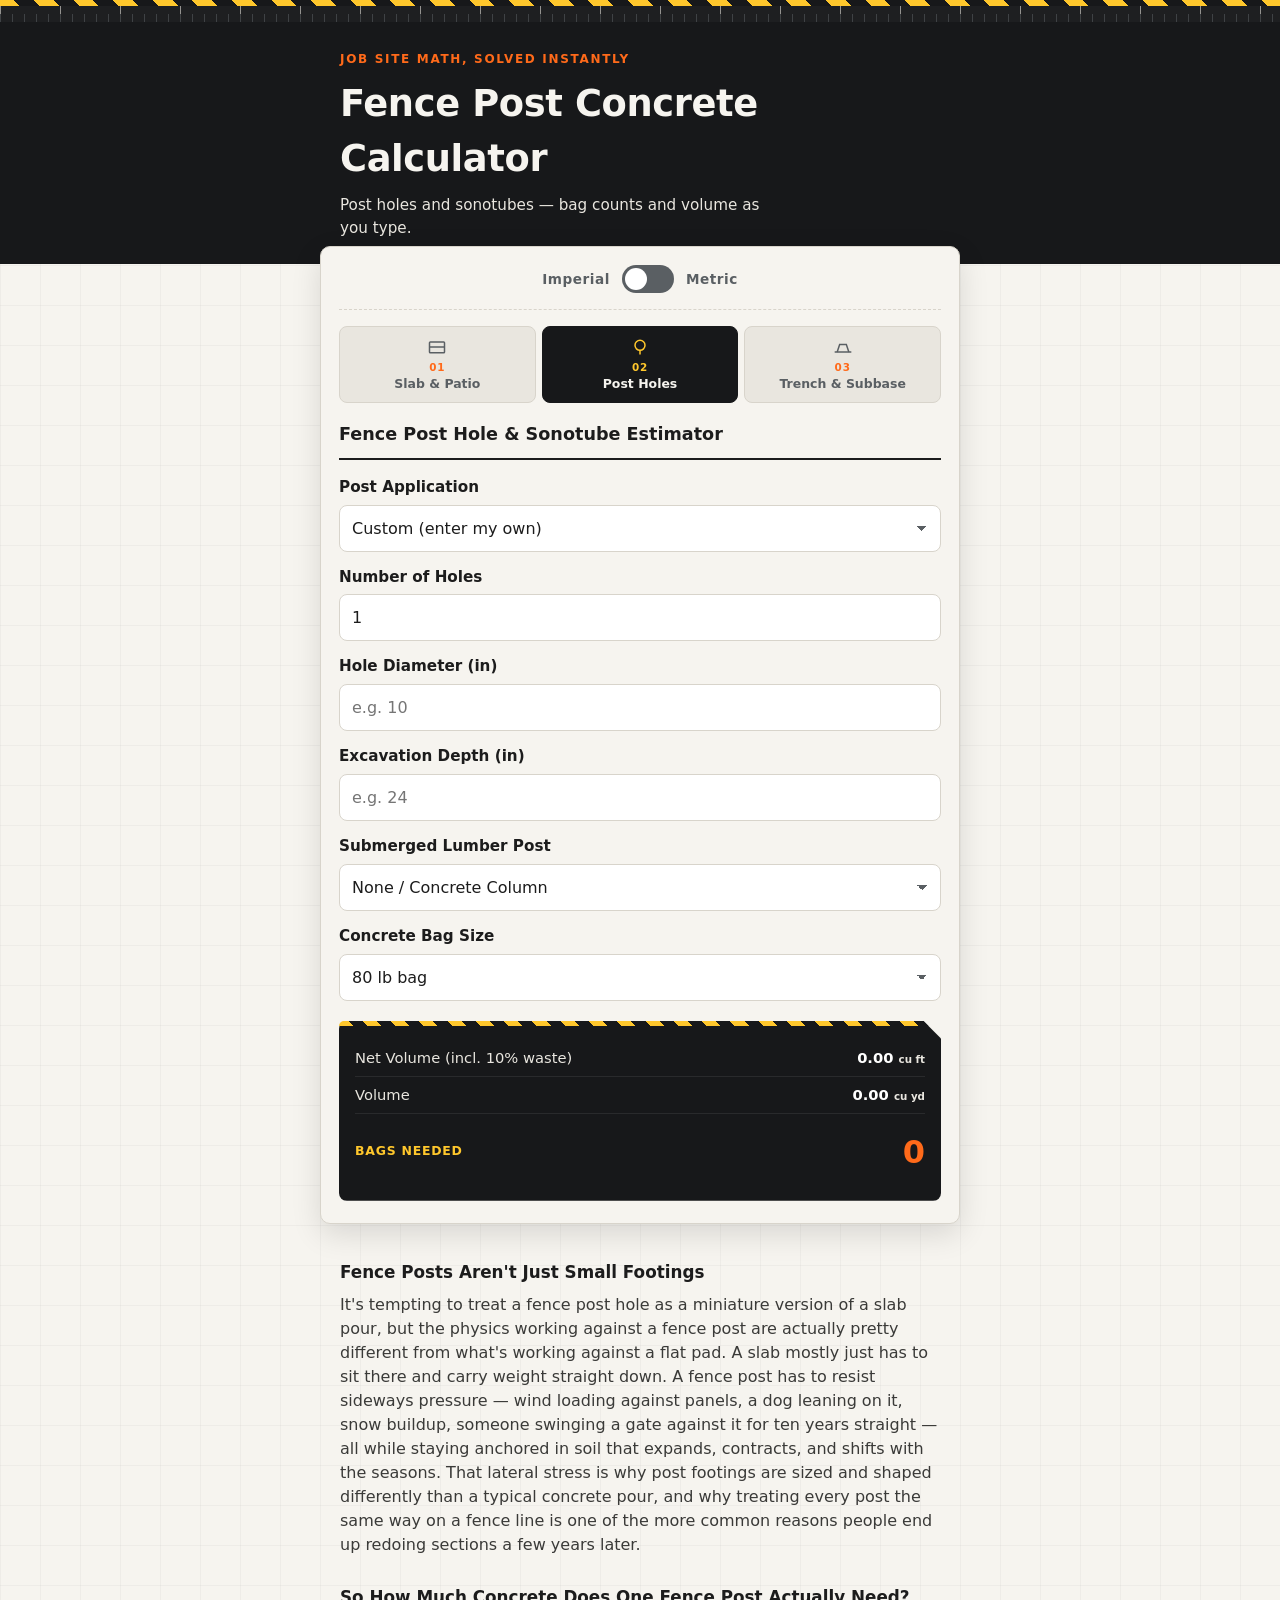
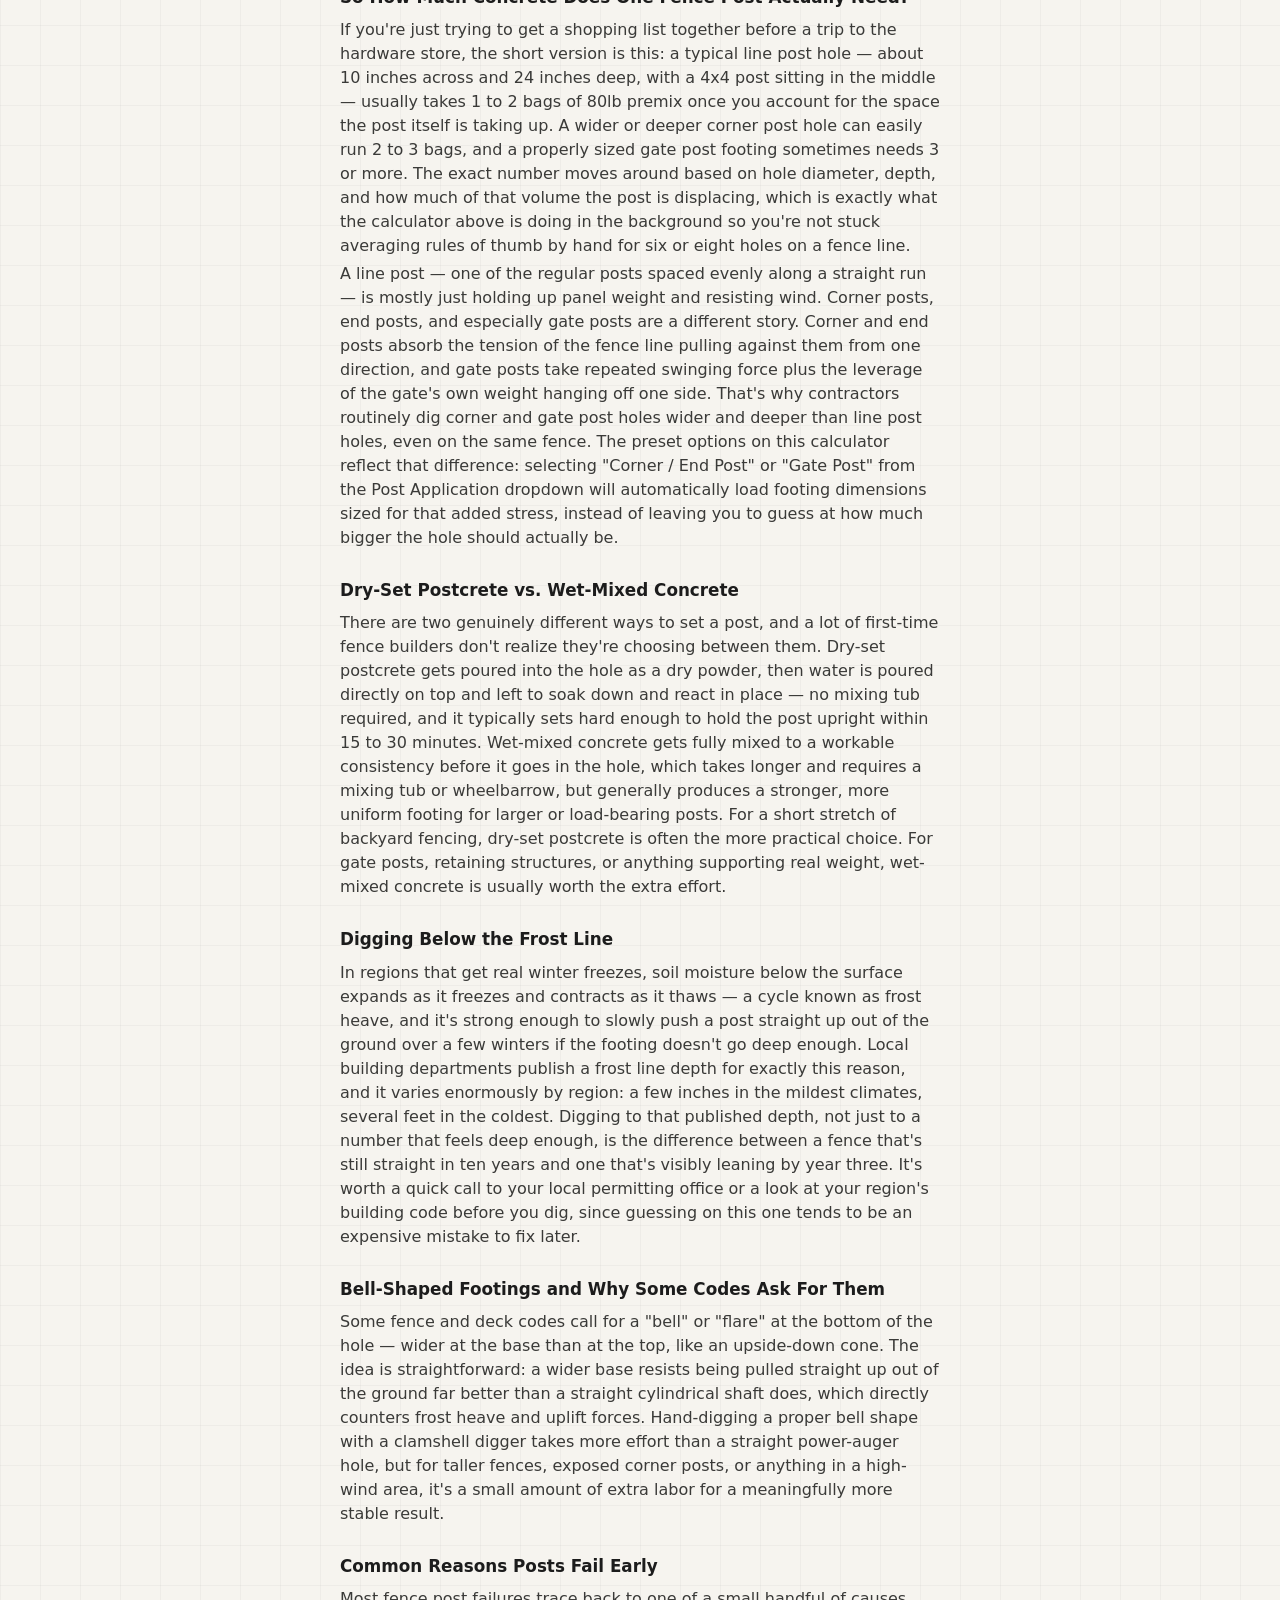
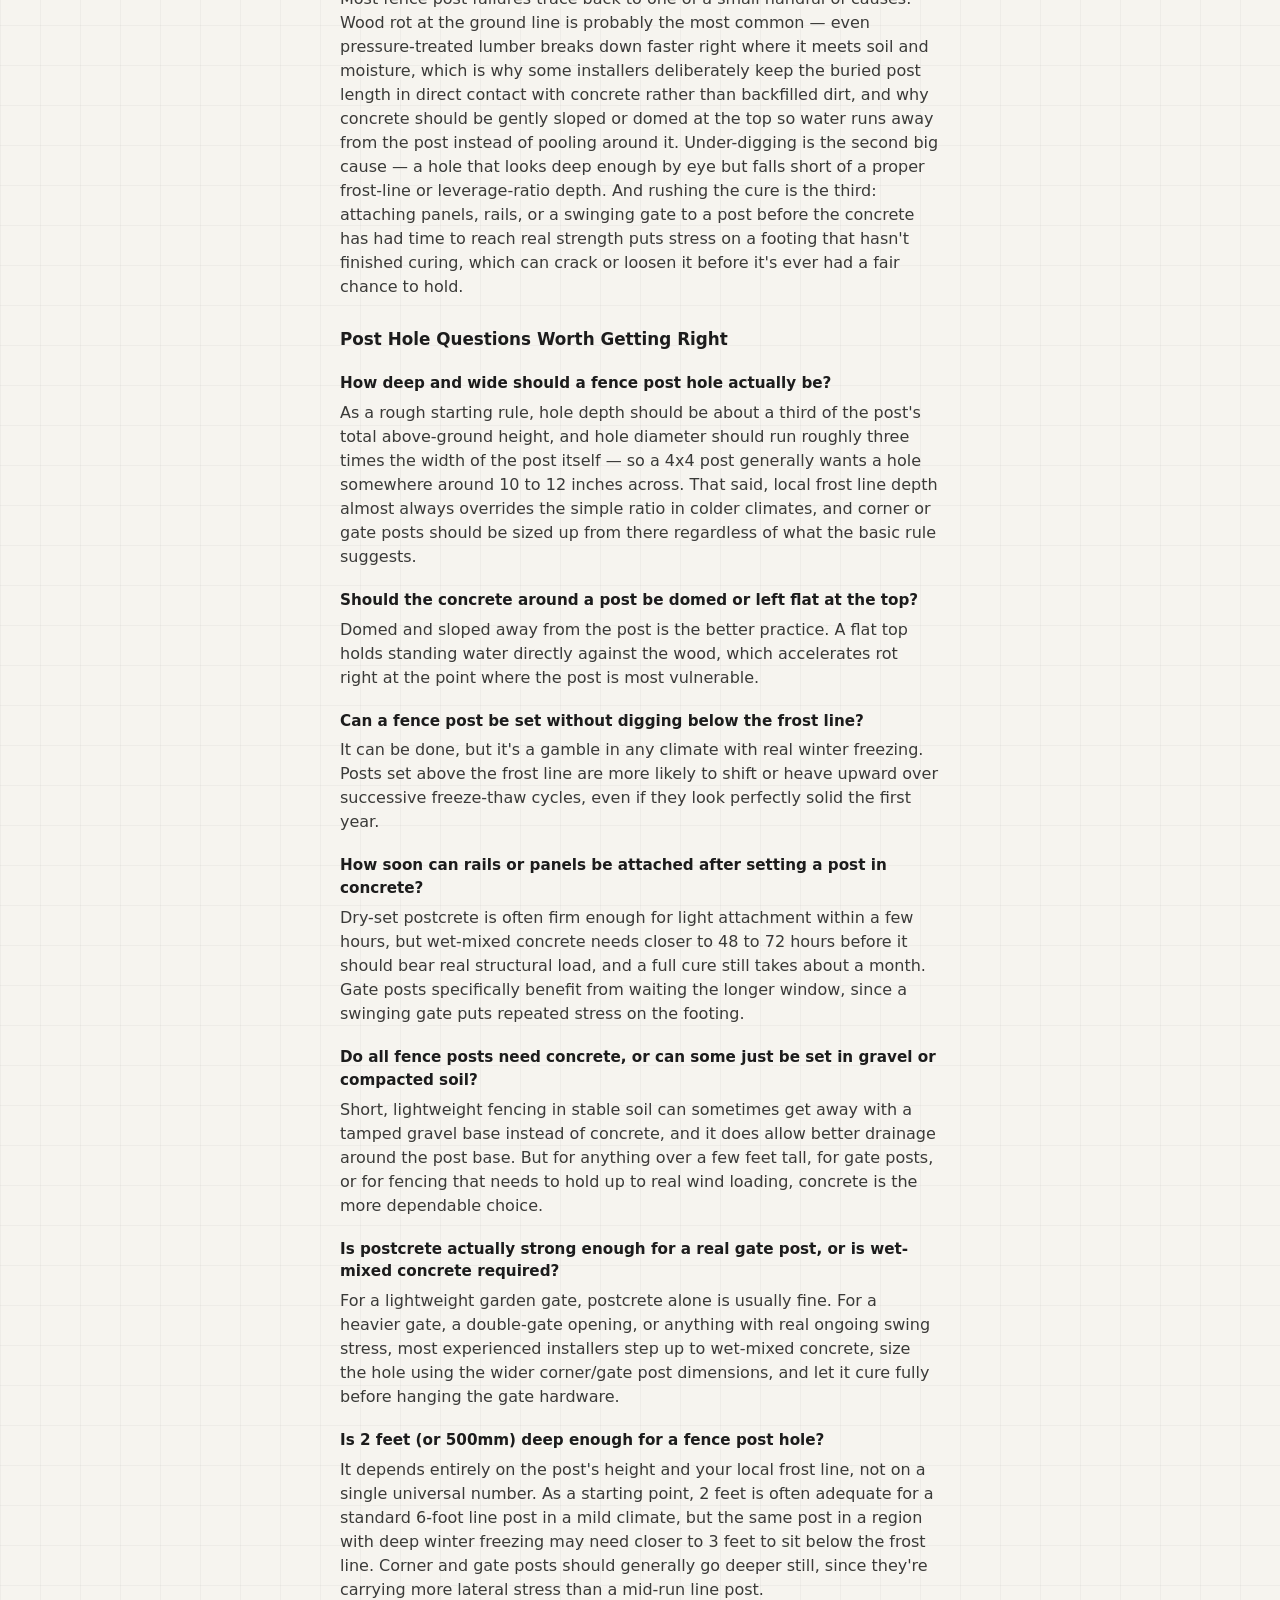
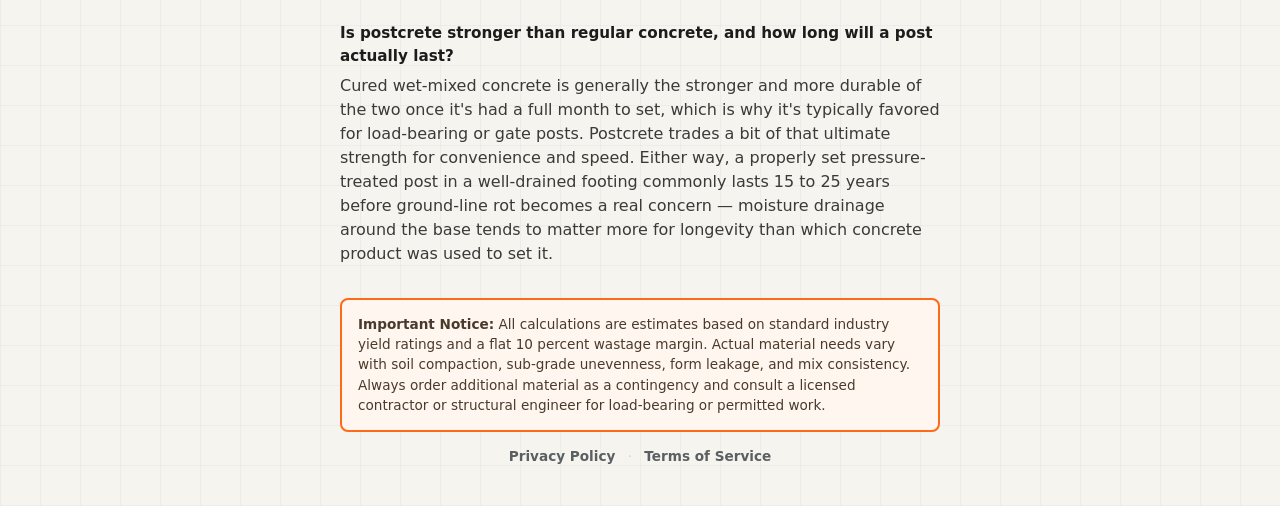
==== commit 0383e0c2: "Update concrete-fence-post-calculator.html" ====
--- a/concrete-fence-post-calculator.html
+++ b/concrete-fence-post-calculator.html
@@ -32,6 +32,14 @@
   "mainEntity": [
     {
       "@type": "Question",
+      "name": "How deep and wide should a fence post hole actually be?",
+      "acceptedAnswer": {
+        "@type": "Answer",
+        "text": "As a rough starting rule, hole depth should be about a third of the post's total above-ground height, and hole diameter should run roughly three times the width of the post itself, so a 4x4 post generally wants a hole around 10 to 12 inches across. Local frost line depth almost always overrides the simple ratio in colder climates, and corner or gate posts should be sized up from there."
+      }
+    },
+    {
+      "@type": "Question",
       "name": "Should the concrete around a post be domed or left flat at the top?",
       "acceptedAnswer": {
         "@type": "Answer",
@@ -60,6 +68,30 @@
       "acceptedAnswer": {
         "@type": "Answer",
         "text": "Short, lightweight fencing in stable soil can sometimes use a tamped gravel base instead of concrete. For anything over a few feet tall, gate posts, or fencing exposed to real wind loading, concrete is the more dependable choice."
+      }
+    },
+    {
+      "@type": "Question",
+      "name": "Is postcrete actually strong enough for a real gate post, or is wet-mixed concrete required?",
+      "acceptedAnswer": {
+        "@type": "Answer",
+        "text": "For a lightweight garden gate, postcrete alone is usually fine. For a heavier gate or anything with real ongoing swing stress, most experienced installers step up to wet-mixed concrete and size the hole using wider corner/gate post dimensions."
+      }
+    },
+    {
+      "@type": "Question",
+      "name": "Is 2 feet or 500mm deep enough for a fence post hole?",
+      "acceptedAnswer": {
+        "@type": "Answer",
+        "text": "It depends on the post's height and local frost line rather than a single universal number. Two feet is often adequate for a standard 6-foot line post in a mild climate, but the same post in a region with deep winter freezing may need closer to 3 feet."
+      }
+    },
+    {
+      "@type": "Question",
+      "name": "Is postcrete stronger than regular concrete, and how long will a post last?",
+      "acceptedAnswer": {
+        "@type": "Answer",
+        "text": "Cured wet-mixed concrete is generally stronger and more durable once fully set, which is why it's favored for load-bearing or gate posts. A properly set pressure-treated post in a well-drained footing commonly lasts 15 to 25 years before ground-line rot becomes a concern."
       }
     }
   ]
@@ -270,7 +302,10 @@
   <h2>Fence Posts Aren't Just Small Footings</h2>
   <p>It's tempting to treat a fence post hole as a miniature version of a slab pour, but the physics working against a fence post are actually pretty different from what's working against a flat pad. A slab mostly just has to sit there and carry weight straight down. A fence post has to resist sideways pressure — wind loading against panels, a dog leaning on it, snow buildup, someone swinging a gate against it for ten years straight — all while staying anchored in soil that expands, contracts, and shifts with the seasons. That lateral stress is why post footings are sized and shaped differently than a typical concrete pour, and why treating every post the same way on a fence line is one of the more common reasons people end up redoing sections a few years later.</p>
 
-  <h2>Not Every Post on the Line Carries the Same Load</h2>
+  <h2>So How Much Concrete Does One Fence Post Actually Need?</h2>
+  <p>If you're just trying to get a shopping list together before a trip to the hardware store, the short version is this: a typical line post hole — about 10 inches across and 24 inches deep, with a 4x4 post sitting in the middle — usually takes 1 to 2 bags of 80lb premix once you account for the space the post itself is taking up. A wider or deeper corner post hole can easily run 2 to 3 bags, and a properly sized gate post footing sometimes needs 3 or more. The exact number moves around based on hole diameter, depth, and how much of that volume the post is displacing, which is exactly what the calculator above is doing in the background so you're not stuck averaging rules of thumb by hand for six or eight holes on a fence line.</p>
+
+
   <p>A line post — one of the regular posts spaced evenly along a straight run — is mostly just holding up panel weight and resisting wind. Corner posts, end posts, and especially gate posts are a different story. Corner and end posts absorb the tension of the fence line pulling against them from one direction, and gate posts take repeated swinging force plus the leverage of the gate's own weight hanging off one side. That's why contractors routinely dig corner and gate post holes wider and deeper than line post holes, even on the same fence. The preset options on this calculator reflect that difference: selecting "Corner / End Post" or "Gate Post" from the Post Application dropdown will automatically load footing dimensions sized for that added stress, instead of leaving you to guess at how much bigger the hole should actually be.</p>
 
   <h2>Dry-Set Postcrete vs. Wet-Mixed Concrete</h2>
@@ -287,6 +322,9 @@
 
   <h2>Post Hole Questions Worth Getting Right</h2>
 
+  <h3>How deep and wide should a fence post hole actually be?</h3>
+  <p>As a rough starting rule, hole depth should be about a third of the post's total above-ground height, and hole diameter should run roughly three times the width of the post itself — so a 4x4 post generally wants a hole somewhere around 10 to 12 inches across. That said, local frost line depth almost always overrides the simple ratio in colder climates, and corner or gate posts should be sized up from there regardless of what the basic rule suggests.</p>
+
   <h3>Should the concrete around a post be domed or left flat at the top?</h3>
   <p>Domed and sloped away from the post is the better practice. A flat top holds standing water directly against the wood, which accelerates rot right at the point where the post is most vulnerable.</p>
 
@@ -301,6 +339,12 @@
 
   <h3>Is postcrete actually strong enough for a real gate post, or is wet-mixed concrete required?</h3>
   <p>For a lightweight garden gate, postcrete alone is usually fine. For a heavier gate, a double-gate opening, or anything with real ongoing swing stress, most experienced installers step up to wet-mixed concrete, size the hole using the wider corner/gate post dimensions, and let it cure fully before hanging the gate hardware.</p>
+
+  <h3>Is 2 feet (or 500mm) deep enough for a fence post hole?</h3>
+  <p>It depends entirely on the post's height and your local frost line, not on a single universal number. As a starting point, 2 feet is often adequate for a standard 6-foot line post in a mild climate, but the same post in a region with deep winter freezing may need closer to 3 feet to sit below the frost line. Corner and gate posts should generally go deeper still, since they're carrying more lateral stress than a mid-run line post.</p>
+
+  <h3>Is postcrete stronger than regular concrete, and how long will a post actually last?</h3>
+  <p>Cured wet-mixed concrete is generally the stronger and more durable of the two once it's had a full month to set, which is why it's typically favored for load-bearing or gate posts. Postcrete trades a bit of that ultimate strength for convenience and speed. Either way, a properly set pressure-treated post in a well-drained footing commonly lasts 15 to 25 years before ground-line rot becomes a real concern — moisture drainage around the base tends to matter more for longevity than which concrete product was used to set it.</p>
 </section>
 
 <footer class="sitefoot">
